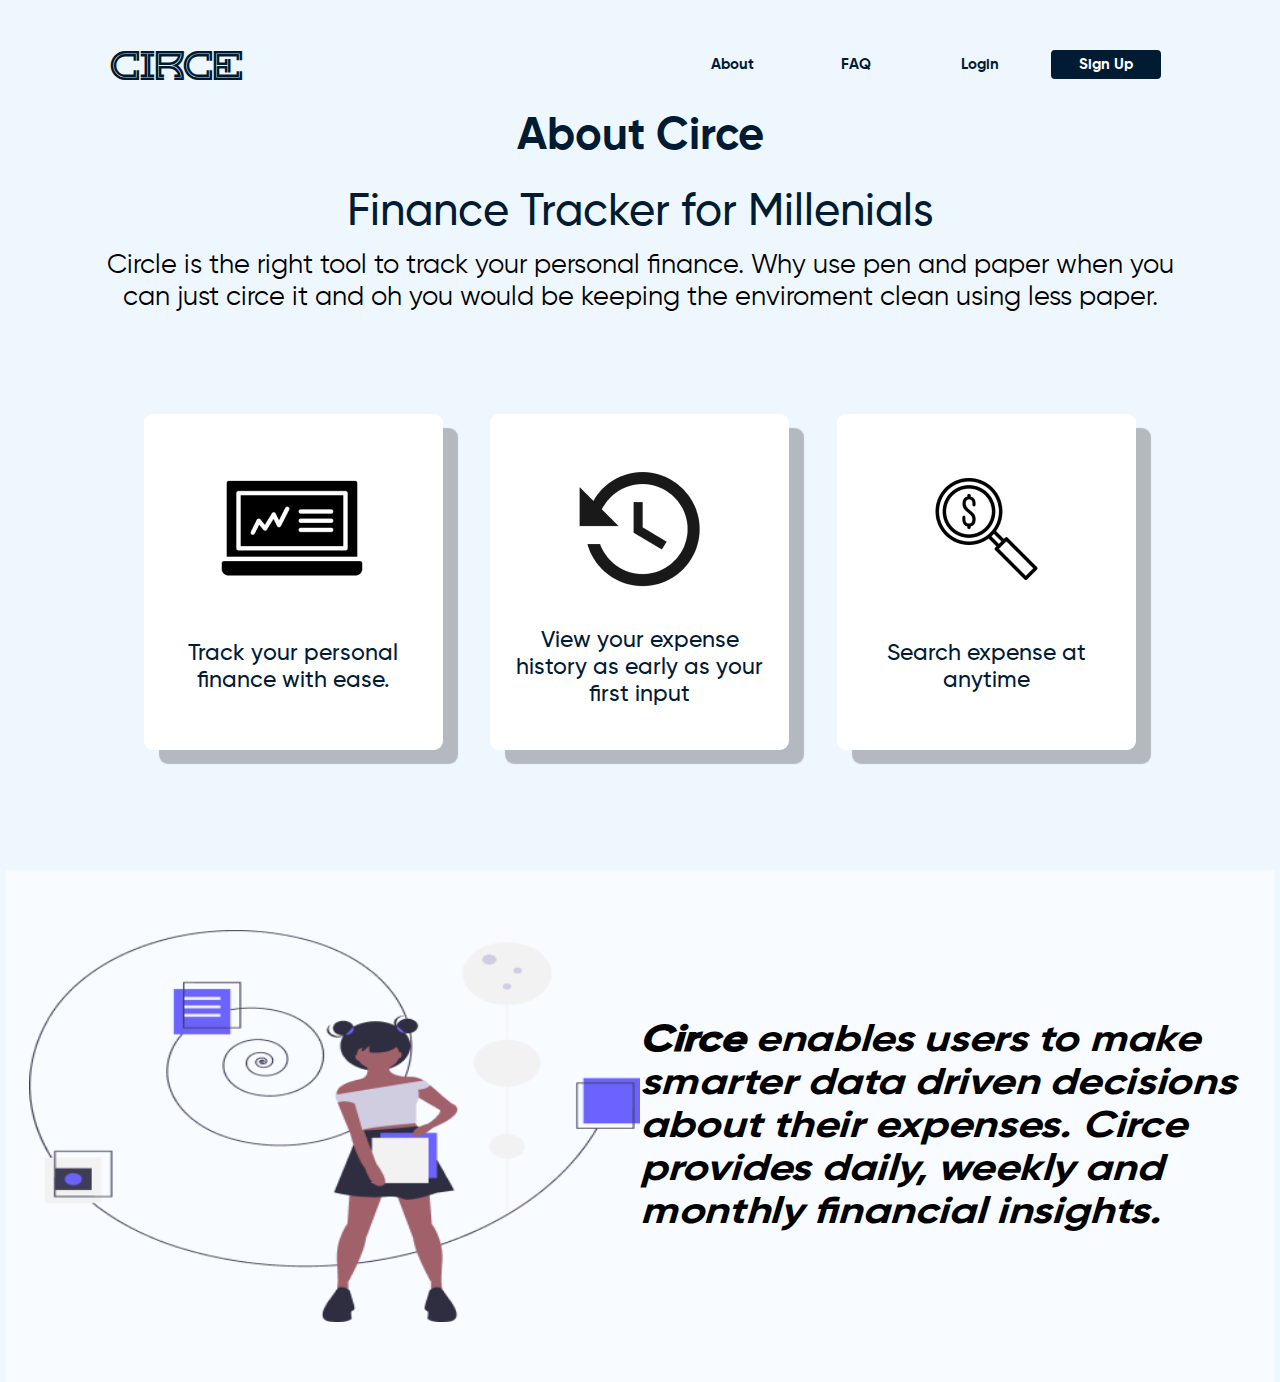
==== about.html @ 1e91c502 "omidora" ====
<!doctype html>
<html class="no-js" lang="en-US">
  <head>
    <meta charset="utf-8">
    <meta name="description" content="HNG Team Circe Task 3">
    <!-- app manifest file
    <link rel="manifest" href="manifest.json"/> -->
    <meta name="viewport" content="width=device-width, initial-scale=1, shrink-to-fit=no">
    <title>Finance Application</title>
    <link rel="apple-touch-icon" href="./images/logo.png">
    <meta name="theme-color" content="#787A7C">
    <link rel="icon"  href="./images/logo.png">
    <link rel="stylesheet" href="./stylesheet.css">
  </head>
  <body id="about-page">
    <!--[if IE]>
      <p class="browserupgrade">You are using an <strong>outdated</strong> browser. Please <a href="http://browsehappy.com/">upgrade your browser</a> to improve your experience.</p>
    <![endif]-->

    <header class="withNav">
      <a href="./index.html" id="logo">Circe</a>
      <nav class="menu">
        <ul>
          <li><a href="./about.html" class="menu-items" title="Go to About Page">About</a></li>
          <li><a href="./faq.html" class="menu-items"  title="Go to FAQ Page">FAQ</a></li>
          <li><a href="login.php" class="menu-items"  title="Go to Login Page">Login</a></li>
          <li class="btn-sign-up"><a href="signup.php" class="menu-items"  title="Go to Sign Up Page">Sign Up</a></li>
        </ul>
      </nav>
    </header>
    <main id="about-main">
      <section class="about-sect">
        <h1>About Circe</h1>
        <article class="write-up">
          <h2>Finance Tracker for Millenials</h2>
          <p>
            Circle is the right tool to track your personal finance. Why use pen and paper when you can just circe it and oh you would be keeping the enviroment clean using less paper.
          </p>
        </article>
        <article class="xterstics-container">
          <div class="xterstic">
            <img src="./images/data-driven.png" alt="An image that represents that we are data driven">
            <p class="xterstic-desc">Track your personal finance with ease.</p>
          </div>
          <div class="xterstic">
            <img src="./images/history-ic0n.png" alt="An image showing we keep history">
            <p class="xterstic-desc">View your expense history as early as your first input</p>
          </div>
          <div class="xterstic">
            <img src="./images/search.png" alt="an image showing you can search expense at anytime">
            <p class="xterstic-desc">Search expense at anytime</p>
          </div>
        </article>
        <article class="about-last-row">
          <div>
            <img src="./images/undraw_cloud_docs_p4ob.png" class="last-row-image" alt="An avartar surrounded by purple and white books in a circular part - ART!!">
          </div>
          <div>
            <p class="last-row-text">
              <strong>Circe</strong> enables users to make smarter data driven decisions about their expenses. Circe provides daily, weekly and monthly ﬁnancial insights.
            </p>
          </div>
        </article>
      </section>
    </main>
    <script src="./js/app.js"></script>
  </body>
</html>
---- stylesheet.css ----
@font-face {
  font-family: 'Ginger Peachy NF';
  font-style: normal;
  font-weight: normal;
  src: url("./fonts/GINGP___.woff") format("woff");
}

@font-face {
  font-family: 'Gilroy-Bold';
  font-style: normal;
  font-weight: normal;
  src: url("./fonts/Gilroy-Bold.woff") format("woff");
}

@font-face {
  font-family: 'Gilroy-Heavy';
  font-style: normal;
  font-weight: normal;
  src: url("./fonts/Gilroy-Heavy.woff") format("woff");
}

@font-face {
  font-family: 'Gilroy-Light';
  font-style: normal;
  font-weight: normal;
  src: url("./fonts/Gilroy-Light.woff") format("woff");
}

@font-face {
  font-family: 'Gilroy-Medium';
  font-style: normal;
  font-weight: normal;
  src: url("./fonts/Gilroy-Medium.woff") format("woff");
}

@font-face {
  font-family: 'Gilroy-Regular';
  font-style: normal;
  font-weight: normal;
  src: url("./fonts/Gilroy-Regular.woff") format("woff");
}

* {
  padding: 0;
  margin: 0;
}

body, header, main, section, article, nav {
  display: -webkit-box;
  display: -ms-flexbox;
  display: flex;
  -ms-flex-wrap: wrap;
      flex-wrap: wrap;
  font-size: 16px;
}

body {
  background: #EFF7FE;
  color: #011B33;
  font-family: 'Gilroy-Regular', sans-serif;
  width: 100%;
  max-width: 100%;
}

body p, body a {
  font-family: 'Gilroy-Bold', sans-serif;
  font-weight: 400;
}

body main, body header, body section, body article, body footer, body h1, body h2, body h3 {
  width: 100%;
  max-width: 100%;
}

body main, body header, body footer {
  margin: 15px;
}

body h1, body h2, body h3 {
  font-family: 'Gilroy-Heavy', sans-serif;
  text-align: center;
}

body h2.view, body h3.view-no {
  font-family: 'Gilroy-Regular', sans-serif;
}

body header.withNav {
  padding: 10px;
  display: -webkit-box;
  display: -ms-flexbox;
  display: flex;
  -ms-flex-wrap: wrap;
      flex-wrap: wrap;
}

body header.withNav a#logo {
  margin: auto 0px;
}

body header a#logo {
  font-family: "Ginger Peachy NF", sans-serif;
  text-decoration: none;
  text-align: center;
  color: #011B33;
  font-size: 37px;
  margin: auto;
  width: 100%;
}

body header nav {
  width: 100%;
  margin-top: auto;
  margin-bottom: auto;
}

body header nav ul {
  list-style: none;
  display: -webkit-box;
  display: -ms-flexbox;
  display: flex;
  -ms-flex-wrap: wrap;
      flex-wrap: wrap;
  width: 100%;
  max-width: 100%;
}

body header nav ul li {
  display: inline-block;
  margin: 5px auto;
  width: 100px;
  display: -webkit-box;
  display: -ms-flexbox;
  display: flex;
  -ms-flex-wrap: wrap;
      flex-wrap: wrap;
  padding: 5px;
}

body header nav ul li a {
  text-decoration: none;
  font-size: 15px;
  color: #011B33;
  margin: auto;
}

body header nav ul li.btn-sign-up {
  width: 100px;
  border-radius: 6px;
  background: #011B33;
  border: 2px solid #EFF7FE;
}

body header nav ul li.btn-sign-up a {
  color: #fff;
}

body header nav ul li.btn-sign-up:hover {
  border: 2px solid #011B33;
  color: #011B33;
  background: #EFF7FE;
}

body header nav ul li.btn-sign-up:hover a {
  color: #011B33;
}

body main section.login-section article, body main section.signup-section article {
  display: -ms-grid;
  display: grid;
  -ms-grid-rows: 50px 500px;
      grid-template-rows: 50px 500px;
}

body main section.login-section article h1, body main section.signup-section article h1 {
  text-align: center;
  font-size: 31px;
  margin: 10px auto;
  font-family: 'Gilroy-Bold', sans-serif;
  font-style: normal;
  font-weight: bold;
  color: #011B33;
}

body section#finance-history {
  display: none;
  -ms-grid-rows: 100px 100px auto;
      grid-template-rows: 100px 100px auto;
}

body section#finance-history article {
  display: -ms-grid;
  display: grid;
  -ms-grid-rows: 100px auto;
      grid-template-rows: 100px auto;
}

body form {
  width: 90%;
  max-width: 430px;
  margin: 20px auto;
  background: #FFFFFF;
  -webkit-box-shadow: 0px 4px 4px rgba(0, 0, 0, 0.25);
          box-shadow: 0px 4px 4px rgba(0, 0, 0, 0.25);
  border-radius: 16px;
  padding: 10px;
  display: -webkit-box;
  display: -ms-flexbox;
  display: flex;
  -ms-flex-wrap: wrap;
      flex-wrap: wrap;
}

body form#login {
  display: -webkit-box;
  display: -ms-flexbox;
  display: flex;
  -ms-flex-wrap: wrap;
      flex-wrap: wrap;
}

body form div.item {
  width: 100%;
  max-width: 100%;
  display: -ms-grid;
  display: grid;
  -ms-grid-columns: 40% 40% auto;
      grid-template-columns: 40% 40% auto;
  grid-gap: 10px;
  padding-left: 5px;
}

body form div.item label[for="finance-record-items"] {
  -ms-grid-column: 1;
  -ms-grid-column-span: 1;
  grid-column: 1/2;
}

body form div.item label[for="finance-record-amt"] {
  -ms-grid-column: 2;
  -ms-grid-column-span: 1;
  grid-column: 2/3;
}

body form div.item button.remove-item {
  background: #fff;
  border: 1px solid #EB5757;
  color: #EB5757;
  width: 30px;
  height: 30px;
  margin: 40px auto auto;
}

body form div.item button.remove-item:hover {
  background: #EB5757;
  color: #fff;
  -webkit-transform: translateY(3px);
          transform: translateY(3px);
  font-weight: bold;
  -webkit-box-shadow: none;
          box-shadow: none;
}

body form div.item button.add-item {
  background: #011B33;
  border: 1px solid #011B33;
  color: #fff;
  width: 45px;
  height: 45px;
  margin: 30px auto auto;
}

body form div.item button.add-item:hover {
  background: rgba(1, 27, 51, 0.05);
  color: #011B33;
  -webkit-transform: translateY(3px);
          transform: translateY(3px);
  font-weight: bold;
  -webkit-box-shadow: none;
          box-shadow: none;
}

body form div.item button.remove-item, body form div.item button.add-item {
  /* padding: 10px; */
  border-radius: 100%;
  -ms-grid-column: 3;
  -ms-grid-column-span: 1;
  grid-column: 3/4;
  text-align: center;
  font-size: 14px;
  text-transform: uppercase;
  -webkit-transition: -webkit-box-shadow 0.3s;
  transition: -webkit-box-shadow 0.3s;
  transition: box-shadow 0.3s;
  transition: box-shadow 0.3s, -webkit-box-shadow 0.3s;
  -webkit-box-shadow: 0px 4px 4px rgba(0, 0, 0, 0.5);
          box-shadow: 0px 4px 4px rgba(0, 0, 0, 0.5);
}

body form fieldset#item-list {
  display: -webkit-box;
  display: -ms-flexbox;
  display: flex;
  -ms-flex-wrap: wrap;
      flex-wrap: wrap;
  padding: 10px;
  border: 1px solid rgba(1, 27, 51, 0.5);
}

body form label, body form fieldset#item-list {
  width: 100%;
  max-width: 100%;
  margin: 5px auto;
}

body form input, body form textarea {
  width: calc(100% - 20px);
  max-width: calc(100% - 20px);
  margin: 10px auto;
  padding: 10px;
  border: 1px solid #E5E5E5;
  font-size: 1em;
}

body form input::-webkit-input-placeholder, body form textarea::-webkit-input-placeholder {
  color: #787A7C;
}

body form input:-ms-input-placeholder, body form textarea:-ms-input-placeholder {
  color: #787A7C;
}

body form input::-ms-input-placeholder, body form textarea::-ms-input-placeholder {
  color: #787A7C;
}

body form input::placeholder, body form textarea::placeholder {
  color: #787A7C;
}

body form input[type="submit"], body form textarea[type="submit"] {
  background: #011B33;
  width: 100%;
  max-width: 100%;
  color: #fff;
  text-transform: capitalize;
}

body form div.other-form-functions {
  width: 100%;
  display: -webkit-box;
  display: -ms-flexbox;
  display: flex;
  -ms-flex-wrap: wrap;
      flex-wrap: wrap;
}

body form div.other-form-functions p {
  width: 100%;
  text-align: center;
  color: #787A7C;
  margin: 30px auto;
  font-size: 13px;
  font-family: 'Gilroy-Regular', sans-serif;
}

body form div.other-form-functions p span a {
  color: #011B33;
  text-decoration: none;
  font-weight: bold;
}

body main {
  min-height: calc(100vh);
}

body main section article.landing-page-decription {
  margin: 10px auto;
}

body main section article.landing-page-decription h1 {
  font-size: 40px;
}

body main section article.landing-page-decription p {
  width: 100%;
  font-size: 15px;
  text-align: left;
  line-height: 18px;
}

body main section article.landing-page-decription h1, body main section article.landing-page-decription p, body main section article.landing-page-decription a {
  margin: 10px auto;
  text-align: center;
}

body main section article.landing-page-decription a.btn-sign-up {
  width: 135px;
  background: linear-gradient(121.38deg, #011B33 41.71%, rgba(1, 27, 51, 0) 282.89%);
  border-radius: 6px;
  padding: 10px 30px;
  color: #fff;
  text-align: center;
  text-decoration: none;
  text-transform: capitalize;
  border: 2px solid #EFF7FE;
  -ms-flex-item-align: center;
      -ms-grid-row-align: center;
      align-self: center;
}

body main section article.landing-page-decription a.btn-sign-up:hover {
  border: 2px solid #011B33;
  color: #011B33;
  background: #EFF7FE;
}

body main section article#landing-page-image img {
  max-width: 200px;
  margin: auto;
}

body main#about-main {
  margin: 0px;
}

body main section.about-sect h1 {
  font-size: 45px;
  font-family: 'Gilroy-Bold', sans-serif;
  font-weight: 400;
}

body main section.about-sect h2 {
  font-size: 45px;
  font-family: 'Gilroy-Medium', sans-serif;
  font-weight: 400;
}

body main section.about-sect h1, body main section.about-sect h2 {
  margin: 10px auto;
}

body main section.about-sect article.write-up p {
  font-family: 'Gilroy-Regular', sans-serif;
  font-style: normal;
  font-weight: normal;
  font-size: 27px;
  line-height: 32px;
  text-align: center;
  color: #000000;
}

body main section.about-sect article.xterstics-container {
  padding: 50px 20px;
  margin: 20px auto;
}

body main section.about-sect article.xterstics-container div.xterstic {
  width: 259px;
  height: 276px;
  margin: 30px auto;
  padding: 30px 20px;
  background: #FFFFFF;
  -webkit-box-shadow: 15px 14px 1px rgba(0, 0, 0, 0.25);
          box-shadow: 15px 14px 1px rgba(0, 0, 0, 0.25);
  border-radius: 9px;
  display: -webkit-box;
  display: -ms-flexbox;
  display: flex;
  -ms-flex-wrap: wrap;
      flex-wrap: wrap;
}

body main section.about-sect article.xterstics-container div.xterstic img, body main section.about-sect article.xterstics-container div.xterstic p {
  margin: 10px auto;
}

body main section.about-sect article.xterstics-container div.xterstic img {
  width: 150px;
  height: 150px;
}

body main section.about-sect article.xterstics-container div.xterstic p {
  font-family: 'Gilroy-Medium', sans-serif;
  font-size: 23px;
  line-height: 27px;
  text-align: center;
}

body main section.about-sect article.about-last-row {
  width: calc(100%);
  max-width: 100%;
  padding: 50px 20px;
  margin: 20px 0px auto;
  background: #F8FBFF;
}

body main section.about-sect article.about-last-row div {
  width: 100%;
  max-width: 100%;
  display: -webkit-box;
  display: -ms-flexbox;
  display: flex;
  -ms-flex-wrap: wrap;
      flex-wrap: wrap;
  margin: 10px auto;
}

body main section.about-sect article.about-last-row div img, body main section.about-sect article.about-last-row div p {
  width: 100%;
  margin: auto;
}

body main section.about-sect article.about-last-row div p {
  font-family: 'Gilroy-Bold', sans-serif;
  font-size: 37px;
  line-height: 43px;
  font-style: italic;
  color: #000000;
  text-align: center;
}

body main section.faq-sect h1, body main section.faq-sect h2 {
  color: #000000;
}

body main section.faq-sect h1 {
  font-family: 'Gilroy-Regular', sans-serif;
  font-style: normal;
  font-weight: 800;
  font-size: 45px;
  line-height: 55px;
  text-align: center;
}

body main section.faq-sect article {
  margin: 10px auto;
  width: 90%;
}

body main section.faq-sect article div.faq-item {
  display: -webkit-box;
  display: -ms-flexbox;
  display: flex;
  -ms-flex-wrap: wrap;
      flex-wrap: wrap;
  margin: 20px auto;
  padding: 5px;
}

body main section.faq-sect article div.faq-item, body main section.faq-sect article div.faq-item h2, body main section.faq-sect article div.faq-item p {
  width: 100%;
  max-width: 100%;
}

body main section.faq-sect article div.faq-item h2.faq-title {
  font-family: 'Gilroy-Bold', sans-serif;
  font-style: normal;
  font-weight: 300;
  font-size: 27px;
  line-height: 33px;
  text-align: center;
}

body main section.faq-sect article div.faq-item p.faq-text {
  font-family: 'Gilroy-Bold', sans-serif;
  font-weight: 150;
  font-size: 20px;
  line-height: 23px;
  text-align: justify;
}

body#dashboard {
  padding: 0;
  margin: 0;
  width: 100%;
  max-width: 100%;
}

body#dashboard header {
  -ms-grid-column: 1;
  -ms-grid-column-span: 1;
  grid-column: 1/2;
  -ms-grid-row: 1;
  -ms-grid-row-span: 2;
  grid-row: 1/3;
  background: #011B33;
  color: #fff;
  padding: 40px 0px;
  display: -ms-grid;
  display: grid;
  -ms-grid-rows: 64px auto;
      grid-template-rows: 64px auto;
  -ms-grid-columns: 100%;
      grid-template-columns: 100%;
}

body#dashboard header a#logo {
  width: 100%;
  text-align: center;
  color: #fff;
  margin: auto;
}

body#dashboard header nav {
  width: 100%;
  margin: 40px auto;
  -ms-grid-row: 2;
  -ms-grid-row-span: 1;
  grid-row: 2/3;
  -ms-grid-column: 1;
  -ms-grid-column-span: 1;
  grid-column: 1/2;
}

body#dashboard header nav ul {
  display: -ms-grid;
  display: grid;
  -ms-grid-rows: (75px)[6];
      grid-template-rows: repeat(6, 75px);
}

body#dashboard header nav ul li {
  width: 100%;
  padding: 10px 0px;
  display: -webkit-box;
  display: -ms-flexbox;
  display: flex;
  -ms-flex-wrap: wrap;
      flex-wrap: wrap;
}

body#dashboard header nav ul li#welcome p {
  font-family: 'Gilroy-Bold', sans-serif;
  font-size: 24px;
  margin: auto;
  text-align: center;
}

body#dashboard header nav ul li img#user-img {
  width: 50px;
  height: 50px;
  margin: auto;
}

body#dashboard header nav ul li.container.selected {
  border-top: 2px solid #fff;
  border-bottom: 2px solid #fff;
}

body#dashboard header nav ul li.container button {
  display: -webkit-box;
  display: -ms-flexbox;
  display: flex;
  -ms-flex-wrap: wrap;
      flex-wrap: wrap;
  width: 80%;
  margin: auto;
  background: transparent;
  border: 1px solid transparent;
  padding: 10px;
  -ms-flex-line-pack: center;
      align-content: center;
}

body#dashboard header nav ul li.container button img {
  height: 50px;
  width: 50px;
  margin: auto;
}

body#dashboard header nav ul li.container button p {
  font-family: 'Gilroy-Bold', sans-serif;
  font-style: normal;
  font-weight: bold;
  font-size: 24px;
  line-height: 30px;
  margin: auto;
  color: #FFFFFF;
}

body#dashboard header nav ul li.container button:hover {
  background-color: rgba(255, 255, 255, 0.25);
}

body#dashboard footer, body#dashboard main {
  -ms-grid-column: 2;
  -ms-grid-column-span: 1;
  grid-column: 2/3;
}

body#dashboard main {
  -ms-grid-row: 1;
  -ms-grid-row-span: 1;
  grid-row: 1/2;
  min-height: calc(100vh - 40px);
  width: 100%;
  padding: 10px 0px;
}

body#dashboard main section article h1 {
  text-align: center;
  margin: 10px auto;
}

body#dashboard main section article form {
  padding: 30px 26px;
  margin: 20px auto;
}

body#dashboard main section article form textarea {
  height: 100px;
}

body#dashboard main section article div.list-container {
  width: 100%;
  display: -webkit-box;
  display: -ms-flexbox;
  display: flex;
  -ms-flex-wrap: wrap;
      flex-wrap: wrap;
}

body#dashboard main section article ul.finance-rec-list {
  list-style: none;
  width: 100%;
  display: -ms-grid;
  display: grid;
  -ms-grid-rows: auto;
      grid-template-rows: auto;
  grid-gap: 10px;
  margin: 20px auto;
}

body#dashboard main section article ul.finance-rec-list li.finance-rec-list-item {
  padding: 10px;
  width: 80%;
  margin: auto;
  background: #fff;
  display: -ms-grid;
  display: grid;
  -ms-grid-rows: auto auto auto auto auto;
      grid-template-rows: auto auto auto auto auto;
}

body#dashboard main section article ul.finance-rec-list li.finance-rec-list-item [data-finrec] {
  margin-top: auto;
  margin-bottom: auto;
  font-size: 12px;
}

body#dashboard main section article ul.finance-rec-list li.finance-rec-list-item [data-finrec="title"] {
  font-size: 14px;
  font-weight: bold;
  -ms-grid-row: 2;
  -ms-grid-row-span: 1;
  grid-row: 2/3;
}

body#dashboard main section article ul.finance-rec-list li.finance-rec-list-item [data-finrec="amount"] {
  -ms-grid-row: 5;
  -ms-grid-row-span: 1;
  grid-row: 5/6;
  font-size: 16px;
  text-align: right;
  font-weight: bold;
  color: #000;
}

body#dashboard main section article ul.finance-rec-list li.finance-rec-list-item [data-finrec="items"] {
  -ms-grid-row: 4;
  -ms-grid-row-span: 1;
  grid-row: 4/5;
  padding: 10px;
}

body#dashboard main section article ul.finance-rec-list li.finance-rec-list-item [data-finrec="items"] ul {
  padding-left: 10px;
}

body#dashboard main section article ul.finance-rec-list li.finance-rec-list-item [data-finrec="items"] ul li span.hist-rec-amt {
  font-weight: bold;
  color: rgba(235, 87, 87, 0.75);
}

body#dashboard main section article ul.finance-rec-list li.finance-rec-list-item [data-finrec="description"] {
  font-style: italic;
  -ms-grid-row: 3;
  -ms-grid-row-span: 1;
  grid-row: 3/4;
  color: rgba(0, 0, 0, 0.7);
  font-size: 13px;
}

body#dashboard main section article ul.finance-rec-list li.finance-rec-list-item [data-finrec="dataStamp"] {
  -ms-grid-row: 1;
  -ms-grid-row-span: 1;
  grid-row: 1/2;
  text-align: right;
  color: rgba(0, 0, 0, 0.9);
}

body#dashboard footer {
  -ms-grid-row: 2;
  -ms-grid-row-span: 1;
  grid-row: 2/3;
}

body#dashboard footer nav {
  margin: auto;
}

body#dashboard footer nav ul {
  margin-left: auto;
  list-style: none;
}

body#dashboard footer nav ul li {
  display: inline-block;
  padding: 5px;
  margin: auto 10px;
  text-transform: uppercase;
}

body#dashboard footer nav ul li a {
  text-decoration: none;
  color: #011B33;
}

@media screen and (min-width: 700px) {
  body main, body header, body footer {
    margin: 0px;
  }
  body header.withNav {
    padding: 10px;
    display: -ms-grid;
    display: grid;
    -ms-grid-columns: auto 500px;
        grid-template-columns: auto 500px;
  }
  body header.withNav a#logo {
    margin: auto 0px;
    text-align: left;
  }
  body header a#logo {
    font-family: "Ginger Peachy NF", sans-serif;
    text-decoration: none;
    color: #011B33;
    font-size: 37px;
    margin: 30px auto;
  }
  body header nav {
    -ms-grid-column: 2;
    -ms-grid-column-span: 1;
    grid-column: 2/3;
    margin-top: auto;
    margin-bottom: auto;
  }
  body header nav ul {
    list-style: none;
    display: -webkit-box;
    display: -ms-flexbox;
    display: flex;
    -ms-flex-wrap: wrap;
        flex-wrap: wrap;
    width: 100%;
    max-width: 100%;
  }
  body header nav ul li {
    display: inline-block;
    margin: auto;
    width: 100px;
    display: -webkit-box;
    display: -ms-flexbox;
    display: flex;
    -ms-flex-wrap: wrap;
        flex-wrap: wrap;
    padding: 5px;
  }
  body header nav ul li a {
    text-decoration: none;
    font-size: 15px;
    color: #011B33;
    margin: auto;
  }
  body header nav ul li.btn-sign-up {
    width: 100px;
    border-radius: 6px;
    background: #011B33;
    border: 2px solid #EFF7FE;
  }
  body header nav ul li.btn-sign-up a {
    color: #fff;
  }
  body header nav ul li.btn-sign-up:hover {
    border: 2px solid #011B33;
    color: #011B33;
    background: #EFF7FE;
  }
  body header nav ul li.btn-sign-up:hover a {
    color: #011B33;
  }
  body main section.login-section article h1, body main section.signup-section article h1 {
    text-align: center;
    font-size: 31px;
    margin: 10px auto;
    font-family: 'Gilroy-Bold', sans-serif;
    font-style: normal;
    font-weight: bold;
    color: #011B33;
  }
  body main section.faq-sect article {
    display: -ms-grid;
    display: grid;
    -ms-grid-columns: auto auto;
        grid-template-columns: auto auto;
    grid-gap: 30px;
  }
  body main section.faq-sect article div.faq-item h2.faq-title {
    text-align: left;
  }
  body form {
    width: 430px;
    max-width: 430px;
    margin: auto;
    background: #FFFFFF;
    -webkit-box-shadow: 0px 4px 4px rgba(0, 0, 0, 0.25);
            box-shadow: 0px 4px 4px rgba(0, 0, 0, 0.25);
    border-radius: 16px;
    padding: 100px 26px 30px 26px;
  }
  body form#login {
    display: -webkit-box;
    display: -ms-flexbox;
    display: flex;
    -ms-flex-wrap: wrap;
        flex-wrap: wrap;
  }
  body form#signup {
    display: -ms-grid;
    display: grid;
    -ms-grid-columns: 178px auto 178px;
        grid-template-columns: 178px auto 178px;
    padding: 30px 26px 30px 26px;
    margin: 20px auto;
  }
  body form#signup input#userFirstName {
    -ms-grid-row: 1;
    -ms-grid-row-span: 1;
    grid-row: 1/2;
    -ms-grid-column: 1;
    -ms-grid-column-span: 1;
    grid-column: 1/2;
  }
  body form#signup input#userLastName {
    -ms-grid-row: 1;
    -ms-grid-row-span: 1;
    grid-row: 1/2;
    -ms-grid-column: 3;
    -ms-grid-column-span: 1;
    grid-column: 3/4;
  }
  body form#signup input#userEmail, body form#signup input#userNewPassword, body form#signup input#userVerifyPassword, body form#signup input#btn-submit-sign-up, body form#signup div.other-form-functions {
    -ms-grid-column: 1;
    -ms-grid-column-span: 3;
    grid-column: 1/4;
  }
  body form#signup input#userEmail {
    -ms-grid-row: 2;
    -ms-grid-row-span: 1;
    grid-row: 2/3;
  }
  body form#signup input#userNewPassword {
    -ms-grid-row: 3;
    -ms-grid-row-span: 1;
    grid-row: 3/4;
  }
  body form#signup input#userVerifyPassword {
    -ms-grid-row: 4;
    -ms-grid-row-span: 1;
    grid-row: 4/5;
  }
  body form input, body form textarea {
    width: calc(100% - 20px);
    max-width: calc(100% - 20px);
    margin: 10px auto;
    padding: 10px;
    border: 1px solid #E5E5E5;
    font-size: 1em;
  }
  body form input::-webkit-input-placeholder, body form textarea::-webkit-input-placeholder {
    color: #787A7C;
  }
  body form input:-ms-input-placeholder, body form textarea:-ms-input-placeholder {
    color: #787A7C;
  }
  body form input::-ms-input-placeholder, body form textarea::-ms-input-placeholder {
    color: #787A7C;
  }
  body form input::placeholder, body form textarea::placeholder {
    color: #787A7C;
  }
  body form input[type="submit"], body form textarea[type="submit"] {
    background: #011B33;
    color: #fff;
    text-transform: capitalize;
  }
  body form div.other-form-functions {
    width: 100%;
    display: -webkit-box;
    display: -ms-flexbox;
    display: flex;
    -ms-flex-wrap: wrap;
        flex-wrap: wrap;
  }
  body form div.other-form-functions p {
    width: 100%;
    text-align: center;
    color: #787A7C;
    margin: 30px auto;
    font-size: 13px;
    font-family: 'Gilroy-Regular', sans-serif;
  }
  body form div.other-form-functions p span a {
    color: #011B33;
    text-decoration: none;
    font-weight: bold;
  }
  body#landing-page {
    width: 90%;
    margin: auto;
    display: -ms-grid;
    display: grid;
    -ms-grid-rows: 64px auto;
        grid-template-rows: 64px auto;
  }
  body#landing-page header {
    -ms-grid-row: 1;
    -ms-grid-row-span: 1;
    grid-row: 1/2;
  }
  body#landing-page main {
    min-height: calc(100vh - 124px);
    -ms-grid-row: 2;
    -ms-grid-row-span: 1;
    grid-row: 2/3;
  }
  body#landing-page main section {
    display: -ms-grid;
    display: grid;
    -ms-grid-columns: auto 420px;
        grid-template-columns: auto 420px;
  }
  body#landing-page main section article.landing-page-decription {
    -ms-grid-column: 1;
    -ms-grid-column-span: 1;
    grid-column: 1/2;
    margin: auto;
  }
  body#landing-page main section article.landing-page-decription h1 {
    font-size: 40px;
    text-align: left;
  }
  body#landing-page main section article.landing-page-decription p {
    width: 100%;
    font-size: 15px;
    text-align: left;
    line-height: 18px;
  }
  body#landing-page main section article.landing-page-decription h1, body#landing-page main section article.landing-page-decription p, body#landing-page main section article.landing-page-decription a {
    margin: 10px 0px;
  }
  body#landing-page main section article.landing-page-decription a.btn-sign-up {
    width: 135px;
    background: linear-gradient(121.38deg, #011B33 41.71%, rgba(1, 27, 51, 0) 282.89%);
    border-radius: 6px;
    padding: 10px 30px;
    color: #fff;
    text-align: center;
    text-decoration: none;
    text-transform: capitalize;
    border: 2px solid #EFF7FE;
  }
  body#landing-page main section article.landing-page-decription a.btn-sign-up:hover {
    border: 2px solid #011B33;
    color: #011B33;
    background: #EFF7FE;
  }
  body#landing-page main section article#landing-page-image {
    -ms-grid-column: 2;
    -ms-grid-column-span: 1;
    grid-column: 2/3;
    padding: 10px;
    margin: auto;
  }
  body#landing-page main section article#landing-page-image img {
    max-width: 400px;
    max-height: 400px;
  }
  body#dashboard {
    display: -ms-grid;
    display: grid;
    -ms-grid-columns: 300px auto;
        grid-template-columns: 300px auto;
    -ms-grid-rows: auto 40px;
        grid-template-rows: auto 40px;
    padding: 0;
    margin: 0;
    width: 100%;
    max-width: 100%;
  }
  body#dashboard header {
    -ms-grid-column: 1;
    -ms-grid-column-span: 1;
    grid-column: 1/2;
    -ms-grid-row: 1;
    -ms-grid-row-span: 2;
    grid-row: 1/3;
    background: #011B33;
    color: #fff;
    padding: 40px 0px;
    display: -ms-grid;
    display: grid;
    -ms-grid-rows: 64px auto;
        grid-template-rows: 64px auto;
    -ms-grid-columns: 100%;
        grid-template-columns: 100%;
  }
  body#dashboard header a#logo {
    width: 100%;
    text-align: center;
    color: #fff;
    margin: auto;
  }
  body#dashboard header nav {
    width: 100%;
    margin: 40px auto;
    -ms-grid-row: 2;
    -ms-grid-row-span: 1;
    grid-row: 2/3;
    -ms-grid-column: 1;
    -ms-grid-column-span: 1;
    grid-column: 1/2;
  }
  body#dashboard header nav ul {
    display: -ms-grid;
    display: grid;
    -ms-grid-rows: (75px)[6];
        grid-template-rows: repeat(6, 75px);
  }
  body#dashboard header nav ul li {
    width: 100%;
    padding: 10px 0px;
    display: -webkit-box;
    display: -ms-flexbox;
    display: flex;
    -ms-flex-wrap: wrap;
        flex-wrap: wrap;
  }
  body#dashboard header nav ul li#welcome p {
    font-family: 'Gilroy-Bold', sans-serif;
    font-size: 24px;
    margin: auto;
    text-align: center;
  }
  body#dashboard header nav ul li img#user-img {
    width: 50px;
    height: 50px;
    margin: auto;
  }
  body#dashboard header nav ul li.container.selected {
    border-top: 2px solid #fff;
    border-bottom: 2px solid #fff;
  }
  body#dashboard header nav ul li.container button {
    display: -webkit-box;
    display: -ms-flexbox;
    display: flex;
    -ms-flex-wrap: wrap;
        flex-wrap: wrap;
    width: 80%;
    margin: auto;
    background: transparent;
    border: 1px solid transparent;
    padding: 10px;
    -ms-flex-line-pack: center;
        align-content: center;
  }
  body#dashboard header nav ul li.container button img {
    height: 50px;
    width: 50px;
    margin: auto;
  }
  body#dashboard header nav ul li.container button p {
    font-family: 'Gilroy-Bold', sans-serif;
    font-style: normal;
    font-weight: bold;
    font-size: 24px;
    line-height: 30px;
    margin: auto;
    color: #FFFFFF;
  }
  body#dashboard header nav ul li.container button:hover {
    background-color: rgba(255, 255, 255, 0.25);
  }
  body#dashboard footer, body#dashboard main {
    -ms-grid-column: 2;
    -ms-grid-column-span: 1;
    grid-column: 2/3;
  }
  body#dashboard main {
    -ms-grid-row: 1;
    -ms-grid-row-span: 1;
    grid-row: 1/2;
    min-height: calc(100vh - 40px);
    width: 100%;
    padding: 10px 0px;
  }
  body#dashboard main section article h1 {
    text-align: center;
    margin: 10px auto;
  }
  body#dashboard main section article form {
    padding: 30px 26px;
    margin: 20px auto;
  }
  body#dashboard main section article form textarea {
    height: 100px;
  }
  body#dashboard main section article div.list-container {
    width: 100%;
    display: -webkit-box;
    display: -ms-flexbox;
    display: flex;
    -ms-flex-wrap: wrap;
        flex-wrap: wrap;
  }
  body#dashboard main section article ul.finance-rec-list {
    list-style: none;
    width: 100%;
    display: -ms-grid;
    display: grid;
    -ms-grid-rows: auto;
        grid-template-rows: auto;
    grid-gap: 10px;
    margin: 20px auto;
  }
  body#dashboard main section article ul.finance-rec-list li.finance-rec-list-item {
    padding: 10px;
    width: 80%;
    margin: auto;
    background: #fff;
    display: -ms-grid;
    display: grid;
    -ms-grid-rows: auto auto auto auto auto;
        grid-template-rows: auto auto auto auto auto;
  }
  body#dashboard main section article ul.finance-rec-list li.finance-rec-list-item [data-finrec] {
    margin-top: auto;
    margin-bottom: auto;
    font-size: 12px;
  }
  body#dashboard main section article ul.finance-rec-list li.finance-rec-list-item [data-finrec="title"] {
    font-size: 14px;
    font-weight: bold;
    -ms-grid-row: 2;
    -ms-grid-row-span: 1;
    grid-row: 2/3;
  }
  body#dashboard main section article ul.finance-rec-list li.finance-rec-list-item [data-finrec="amount"] {
    -ms-grid-row: 5;
    -ms-grid-row-span: 1;
    grid-row: 5/6;
    font-size: 16px;
    text-align: right;
    font-weight: bold;
    color: #000;
  }
  body#dashboard main section article ul.finance-rec-list li.finance-rec-list-item [data-finrec="items"] {
    -ms-grid-row: 4;
    -ms-grid-row-span: 1;
    grid-row: 4/5;
  }
  body#dashboard main section article ul.finance-rec-list li.finance-rec-list-item [data-finrec="description"] {
    -ms-grid-row: 3;
    -ms-grid-row-span: 1;
    grid-row: 3/4;
    color: rgba(0, 0, 0, 0.7);
    font-size: 13px;
  }
  body#dashboard main section article ul.finance-rec-list li.finance-rec-list-item [data-finrec="dataStamp"] {
    -ms-grid-row: 1;
    -ms-grid-row-span: 1;
    grid-row: 1/2;
    text-align: right;
    color: rgba(0, 0, 0, 0.9);
  }
  body#dashboard footer {
    -ms-grid-row: 2;
    -ms-grid-row-span: 1;
    grid-row: 2/3;
  }
  body#dashboard footer nav {
    margin: auto;
  }
  body#dashboard footer nav ul {
    margin-left: auto;
    list-style: none;
  }
  body#dashboard footer nav ul li {
    display: inline-block;
    padding: 5px;
    margin: auto 10px;
    text-transform: uppercase;
  }
  body#dashboard footer nav ul li a {
    text-decoration: none;
    color: #011B33;
  }
  body main section.about-sect article.about-last-row div {
    width: 50%;
  }
  body main section.about-sect article.about-last-row div p {
    text-align: left;
  }
}

@media screen and (min-width: 1152px) {
  body {
    padding: 30px 100px;
    width: calc(100% - 200px);
    max-width: calc(100% - 200px);
    overflow-x: hidden;
  }
  body#about-page main section.about-sect article.about-last-row {
    margin-bottom: -30px;
    -webkit-transform: scaleX(1.175);
            transform: scaleX(1.175);
  }
}
/*# sourceMappingURL=stylesheet.css.map */
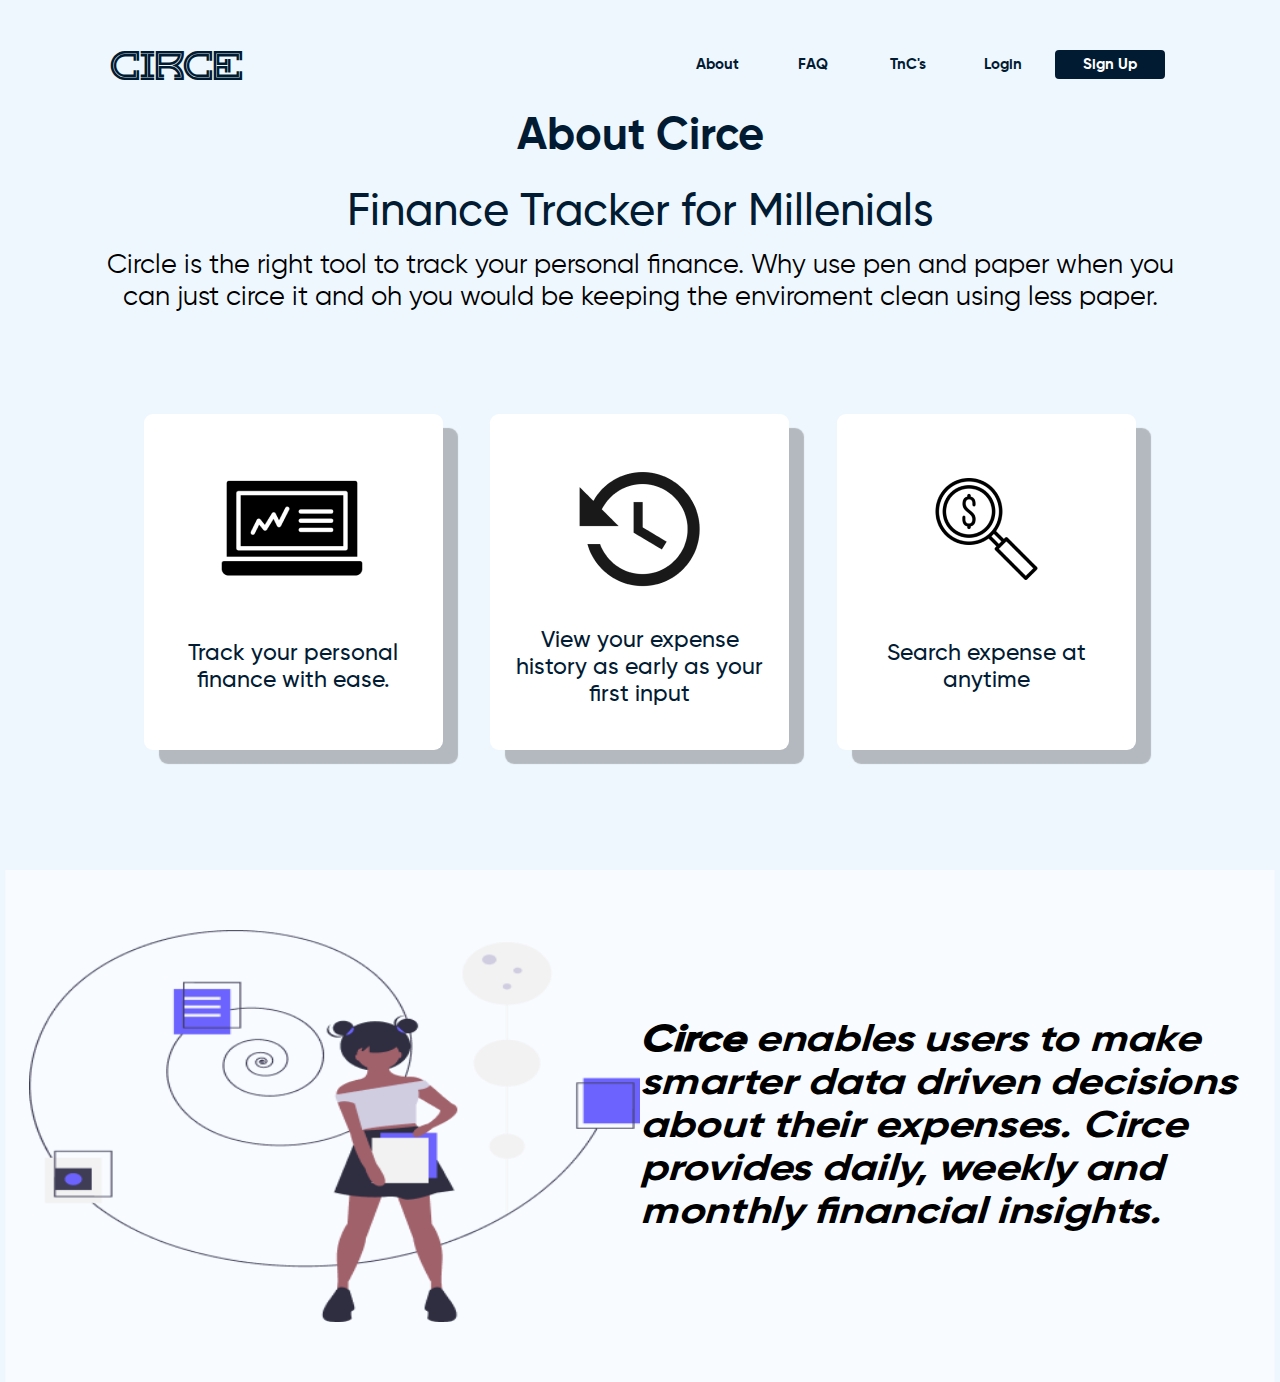
==== commit c927c05a: "Nav bar update" ====
--- a/about.html
+++ b/about.html
@@ -11,6 +11,7 @@
     <meta name="theme-color" content="#787A7C">
     <link rel="icon"  href="./images/logo.png">
     <link rel="stylesheet" href="./stylesheet.css">
+    <style>.nav-ul li {width: 5em;}</style>
   </head>
   <body id="about-page">
     <!--[if IE]>
@@ -20,11 +21,12 @@
     <header class="withNav">
       <a href="./index.html" id="logo">Circe</a>
       <nav class="menu">
-        <ul>
+        <ul class="nav-ul">
           <li><a href="./about.html" class="menu-items" title="Go to About Page">About</a></li>
           <li><a href="./faq.html" class="menu-items"  title="Go to FAQ Page">FAQ</a></li>
-          <li><a href="login.php" class="menu-items"  title="Go to Login Page">Login</a></li>
-          <li class="btn-sign-up"><a href="signup.php" class="menu-items"  title="Go to Sign Up Page">Sign Up</a></li>
+          <li><a href="./TnC.html" class="menu-items"  title="Go to TnC Page">TnC's</a></li>
+          <li><a href="./login.html" class="menu-items"  title="Go to Login Page">Login</a></li>
+          <li class="btn-sign-up"><a href="./signup.html" class="menu-items"  title="Go to Sign Up Page">Sign Up</a></li>
         </ul>
       </nav>
     </header>
@@ -65,4 +67,4 @@
     </main>
     <script src="./js/app.js"></script>
   </body>
-</html>+</html>
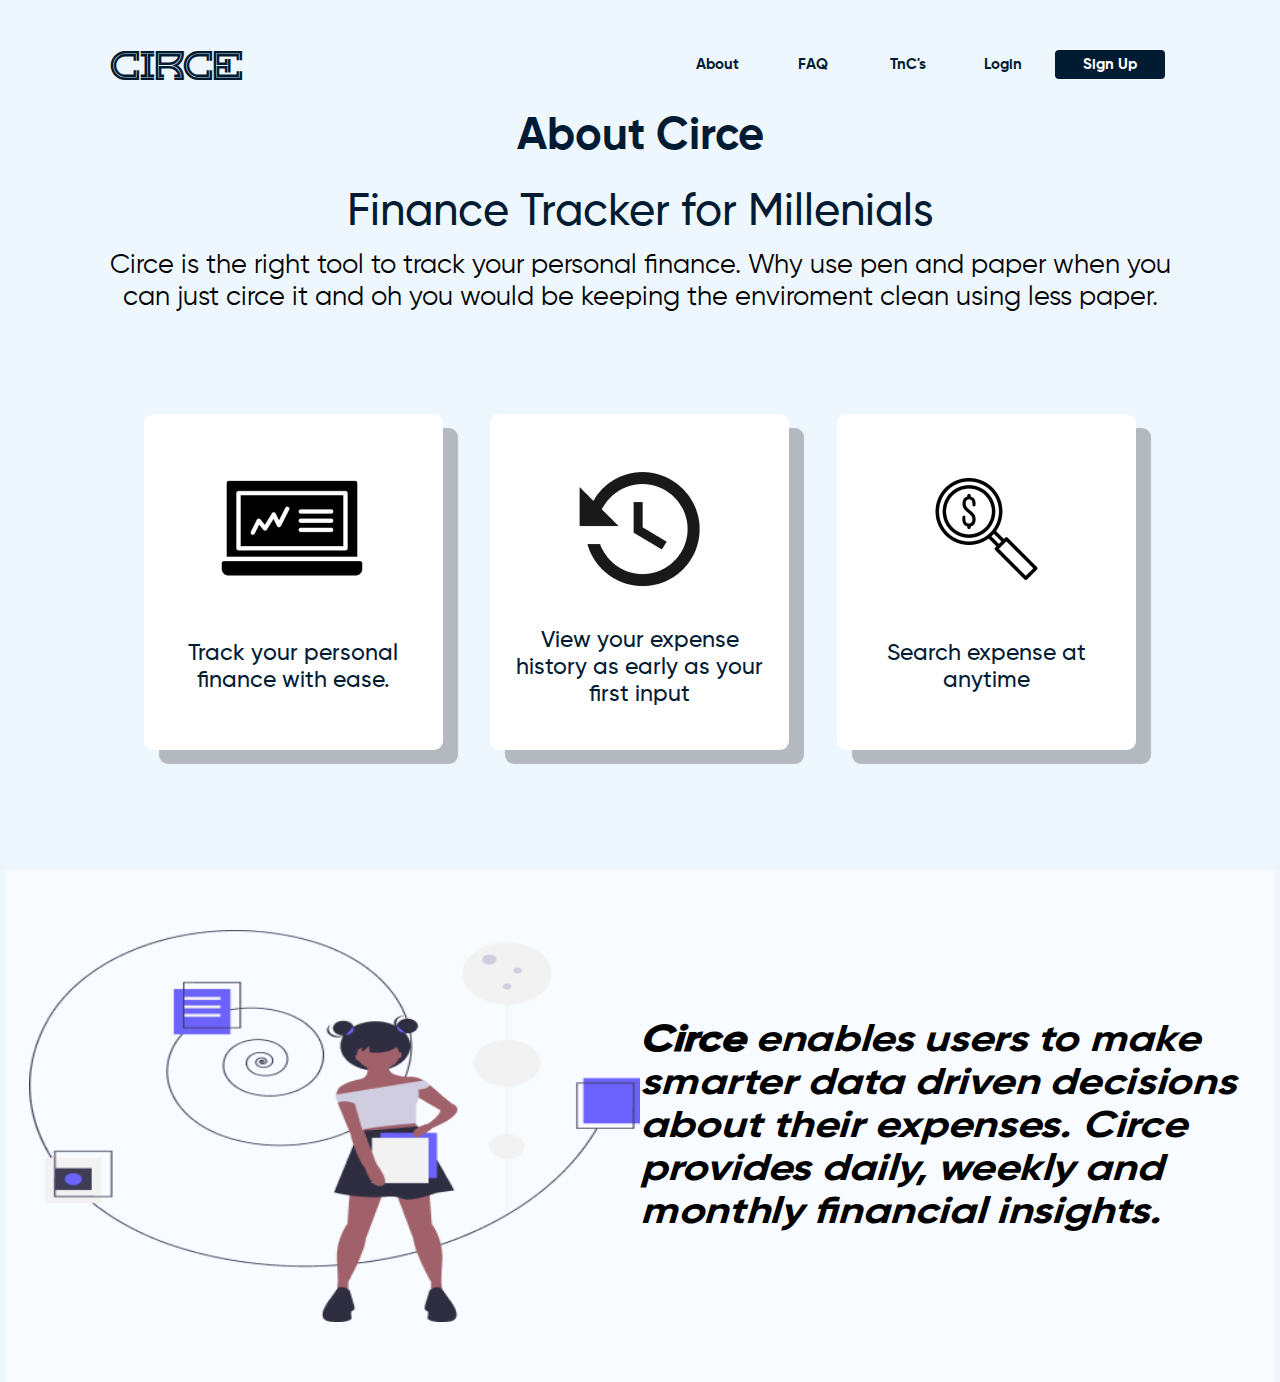
==== commit 6e3a9964: "Update about.html" ====
--- a/about.html
+++ b/about.html
@@ -36,7 +36,7 @@
         <article class="write-up">
           <h2>Finance Tracker for Millenials</h2>
           <p>
-            Circle is the right tool to track your personal finance. Why use pen and paper when you can just circe it and oh you would be keeping the enviroment clean using less paper.
+            Circe is the right tool to track your personal finance. Why use pen and paper when you can just circe it and oh you would be keeping the enviroment clean using less paper.
           </p>
         </article>
         <article class="xterstics-container">
@@ -55,7 +55,7 @@
         </article>
         <article class="about-last-row">
           <div>
-            <img src="./images/undraw_cloud_docs_p4ob.png" class="last-row-image" alt="An avartar surrounded by purple and white books in a circular part - ART!!">
+            <img src="./images/undraw_cloud_docs_p4ob.png" class="last-row-image" alt="An avatar surrounded by purple and white books in a circular part - ART!!">
           </div>
           <div>
             <p class="last-row-text">
